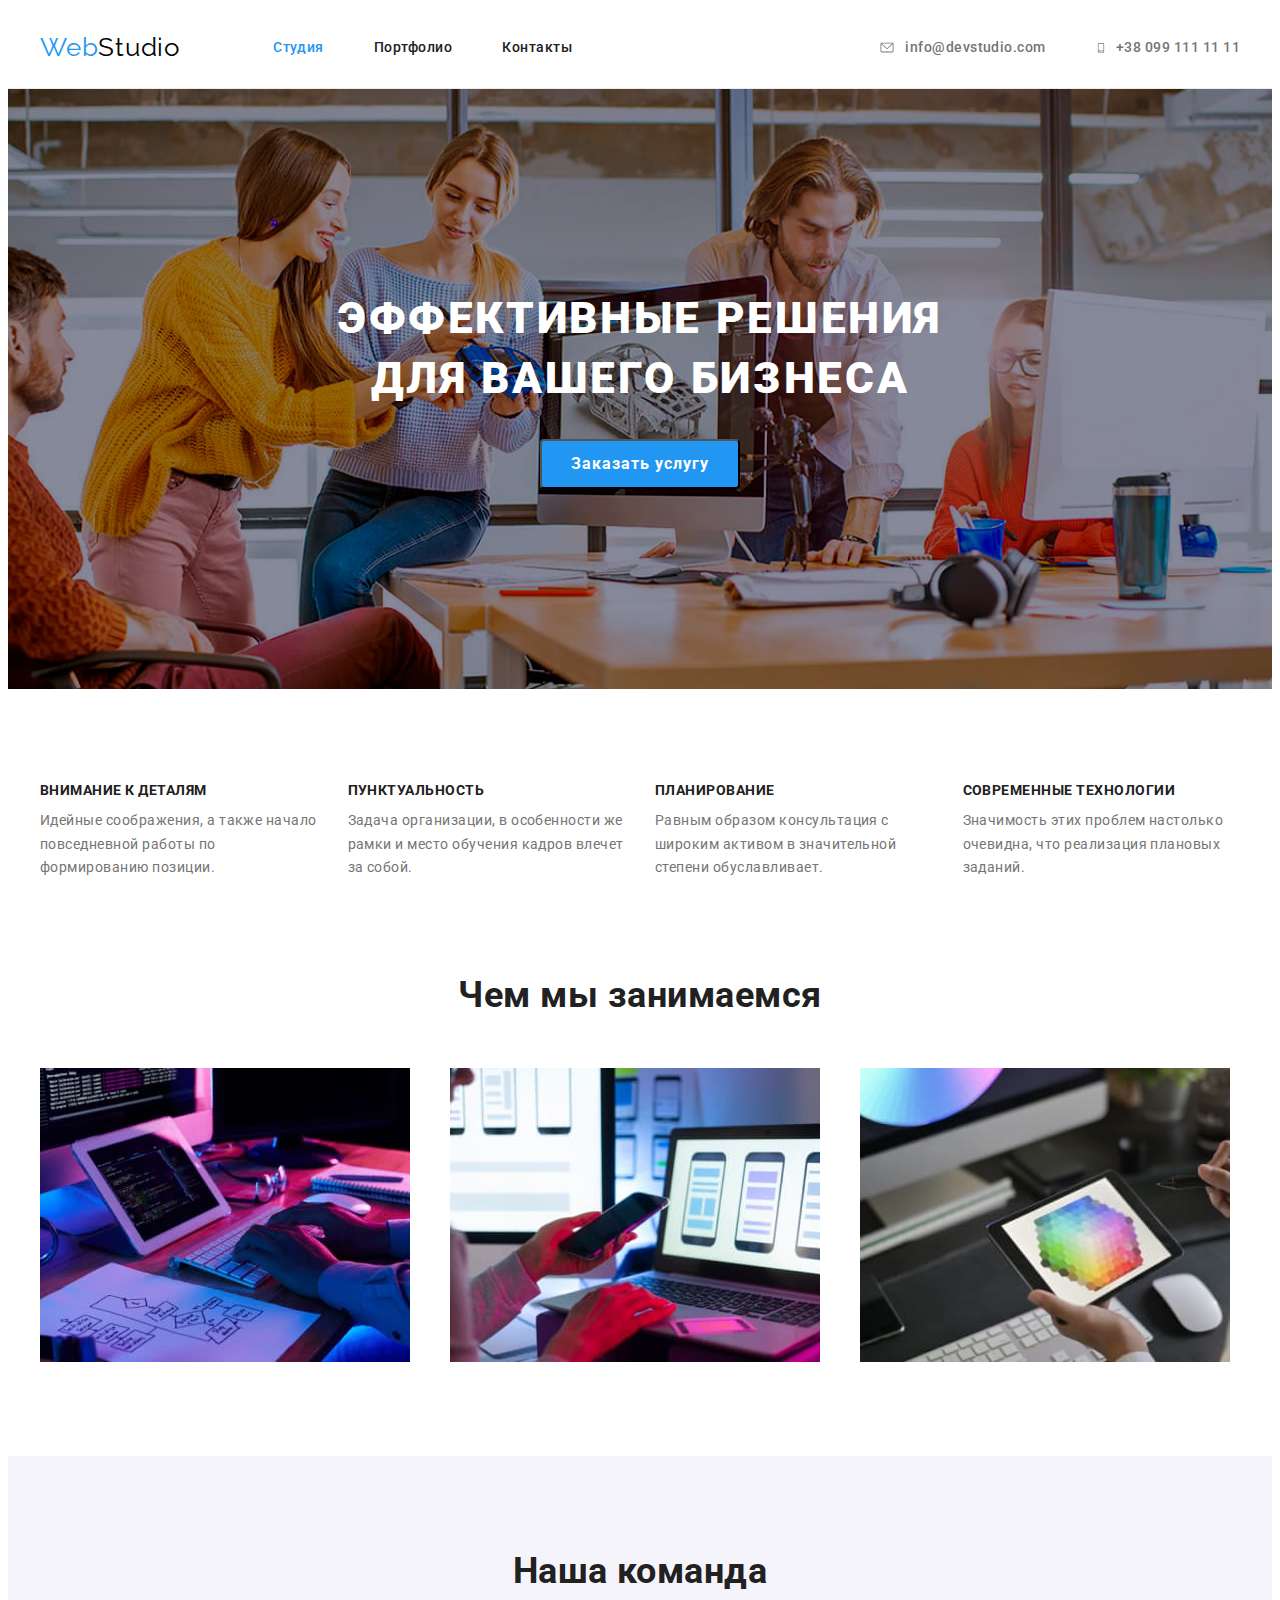
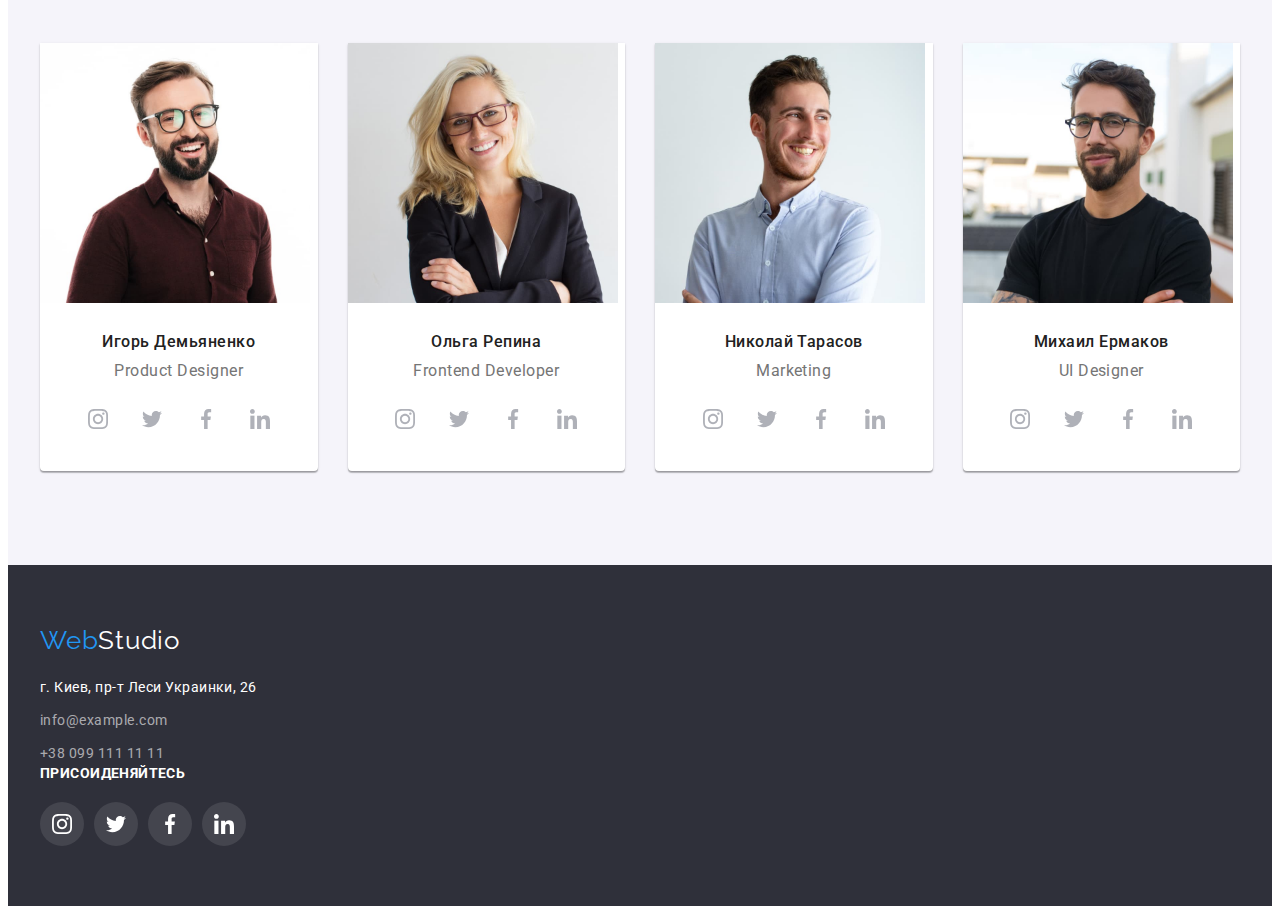
==== index.html @ 1bb5c25a "Добавляет иконки и разметку" ====
<!DOCTYPE html>
<html lang="ru">
<head>
    <meta charset="UTF-8">
    <meta http-equiv="X-UA-Compatible" content="IE=edge">
    <meta name="viewport" content="width=device-width, initial-scale=1.0">
    <title>Document</title>
    <link rel="preconnect" href="https://fonts.googleapis.com">
    <link rel="preconnect" href="https://fonts.gstatic.com" crossorigin>
    <link href="https://fonts.googleapis.com/css2?family=Raleway:wght@700&family=Roboto:wght@400;500;700;900&display=swap"
        rel="stylesheet">
        <link rel="stylesheet" href="https://cdnjs.cloudflare.com/ajax/libs/modern-normalize/1.1.0/modern-normalize.min.css"
            integrity="sha512-wpPYUAdjBVSE4KJnH1VR1HeZfpl1ub8YT/NKx4PuQ5NmX2tKuGu6U/JRp5y+Y8XG2tV+wKQpNHVUX03MfMFn9Q=="
            crossorigin="anonymous" referrerpolicy="no-referrer" />
    <link rel="stylesheet" href="./css/styles.css">
</head>

<body>
    <!-- Шапка -->
    <header class="header">
        <div class="container header-container">
            <nav class="header-nav">
                <a class="logo link" href="">Web<span class="logo-second">Studio</span> </a>
            
                <ul class="header-list list">
                    <li class="header-item"><a class="header-link link current" href="">Студия</a></li>
                    <li class="header-item"><a class="header-link link" href="./portfolio.html">Портфолио</a></li>
                    <li class="header-item"><a class="header-link link" href="">Контакты</a></li>
                </ul>
            </nav>
            <div class="header-contacts">
                <ul class="header-list list">
                    <li class="contacts list"><a class="contacts-link link" href="mailto:info@example.com"> 
                        <svg class="contacts-icon" width="16" height="13">
                        <use href="./images/sprite.svg#icon-envelope"> </use>
                    </svg> info@devstudio.com</a></li>
                    <li class="contacts list"><a class="contacts-link link" href="tel:+380991111111">
                        <svg class="contacts-icon" width="10" height="16">
                            <use href="./images/sprite.svg#icon-smartphone"></use>
                        </svg> +38 099 111 11 11</a></li>
                </ul>
            </div>
        </div>

    </header>

    <main>
        <!-- Герой -->
        <section class="section hero-section">
           <div class="container hero-container">
                <h1 class="hero-title">Эффективные решения для вашего бизнеса</h1>
                <button class="hero-btn btn" type="button">Заказать услугу</button>
        </div>
            </section>
 

        <!-- Описание преимуществ компании -->
        <section class="section benefits-section">
            <h2 class="primary-title visually-hidden">Преимущества компании</h2>
            
            <div class="container benefits-container">
                <ul class="benefits-list list">
                    <li class="benefits-item">
                        <h3 class="benefits-title">Внимание к деталям</h3>
                        <p class="benefits-text">
                            Идейные соображения, а также начало повседневной работы по формированию позиции.
                        </p>
                    </li>
                
                    <li class="benefits-item">

                        <h3 class="benefits-title">Пунктуальность</h3>
                        <p class="benefits-text">
                            Задача организации, в особенности же рамки и место обучения кадров влечет за собой.
                        </p>
                    </li>
                
                    <li class="benefits-item">
                        <h3 class="benefits-title">Планирование</h3>
                        <p class="benefits-text">
                            Равным образом консультация с широким активом в значительной степени обуславливает.
                        </p>
                    </li>
                
                    <li class="benefits-item">
                        <h3 class="benefits-title">Современные технологии</h3>
                        <p class="benefits-text">
                            Значимость этих проблем настолько очевидна, что реализация плановых заданий.
                        </p>
                    </li>
                </ul>
            </div>
        </section>

        <!-- Описание направления работы -->

        <section class="section">
           <div class="container work-container">
                <h2 class="primary-title">Чем мы занимаемся</h2>
                <ul class="work-list list">
                    <li class="work-item"> <img src="./images/box1.jpg" alt="Рабочее место" width="370"></li>
                    <li class="work-item"><img src="./images/box2.jpg" alt="Компьютер и телефон" width="370"></li>
                    <li class="work-item"><img src="./images/box3.jpg" alt="Планшет" width="370"></li>
                </ul>
           </div>
        </section>

        <!-- Команда -->
        <section class="section team-bgc">
            
            <div class="container team-container"> 
                <h2 class="primary-title">Наша команда</h2>
                <ul class="team-list list">
                    <li class="team-item"><img src="./images/IgorDemianenko.jpg" alt="Игорь Демьяненко" width="270">
                        <div class="team-content">
                            <h3 class="team-title">Игорь Демьяненко</h3>
                            <p class="team-text" lang="en">Product Designer</p>
                            <ul class="social-list list">
                                <li class="social-item"> <a href="" class="social-link link">
                                    <svg class="social-icon" width="20" height="20">
                                    <use href="./images/sprite.svg#icon-instagram-2"></use>
                                </svg>
                            </a>
                        </li>
                            <li class="social-item"> <a href="" class="social-link link">
                                    <svg class="social-icon" width="20" height="20">
                                        <use href="./images/sprite.svg#icon-twitter-1"></use>
                                    </svg>
                                </a>
                            </li>
                            <li class="social-item"> <a href="" class="social-link link">
                                    <svg class="social-icon" width="20" height="20">
                                        <use href="./images/sprite.svg#icon-facebook-1"></use>
                                    </svg>
                                </a>
                            </li>
                            <li class="social-item"> <a href="" class="social-link link">
                                    <svg class="social-icon" width="20" height="20">
                                        <use href="./images/sprite.svg#icon-linkedin-1"></use>
                                    </svg>
                                </a>
                            </li>
                        </div>
                    </li>
                
                    <li class="team-item"><img src="./images/OlgaRepina.jpg" alt="Ольга Репина" width="270">
                    <div class="team-content">
                        <h3 class="team-title">Ольга Репина</h3>
                        <p class="team-text" lang="en">Frontend Developer</p>
                        <ul class="social-list list">
                            <li class="social-item"> <a href="" class="social-link link">
                                    <svg class="social-icon" width="20" height="20">
                                        <use href="./images/sprite.svg#icon-instagram-2"></use>
                                    </svg>
                                </a>
                            </li>
                            <li class="social-item"> <a href="" class="social-link link">
                                    <svg class="social-icon" width="20" height="20">
                                        <use href="./images/sprite.svg#icon-twitter-1"></use>
                                    </svg>
                                </a>
                            </li>
                            <li class="social-item"> <a href="" class="social-link link">
                                    <svg class="social-icon" width="20" height="20">
                                        <use href="./images/sprite.svg#icon-facebook-1"></use>
                                    </svg>
                                </a>
                            </li>
                            <li class="social-item"> <a href="" class="social-link link">
                                    <svg class="social-icon" width="20" height="20">
                                        <use href="./images/sprite.svg#icon-linkedin-1"></use>
                                    </svg>
                                </a>
                            </li>
                    </div>
                    </li>
                
                    <li class="team-item"><img src="./images/NikTarasov.jpg" alt="Николай Тарасов" width="270">
                        <div class="team-content">
                        <h3 class="team-title">Николай Тарасов</h3>
                        <p class="team-text" lang="en">Marketing</p>
                    <ul class="social-list list">
                        <li class="social-item"> <a href="" class="social-link link">
                                <svg class="social-icon" width="20" height="20">
                                    <use href="./images/sprite.svg#icon-instagram-2"></use>
                                </svg>
                            </a>
                        </li>
                        <li class="social-item"> <a href="" class="social-link link">
                                <svg class="social-icon" width="20" height="20">
                                    <use href="./images/sprite.svg#icon-twitter-1"></use>
                                </svg>
                            </a>
                        </li>
                        <li class="social-item"> <a href="" class="social-link link">
                                <svg class="social-icon" width="20" height="20">
                                    <use href="./images/sprite.svg#icon-facebook-1"></use>
                                </svg>
                            </a>
                        </li>
                        <li class="social-item"> <a href="" class="social-link link">
                                <svg class="social-icon" width="20" height="20">
                                    <use href="./images/sprite.svg#icon-linkedin-1"></use>
                                </svg>
                            </a>
                        </li>
                    </div>
                    </li>
                
                    <li class="team-item"><img src="./images/MichaelErmakov.jpg" alt="Михаил Ермаков" width="270">
                    <div class="team-content">
                        <h3 class="team-title">Михаил Ермаков</h3>
                        <p class="team-text" lang="en">UI Designer</p>
                    <ul class="social-list list">
                        <li class="social-item"> <a href="" class="social-link link">
                                <svg class="social-icon" width="20" height="20">
                                    <use href="./images/sprite.svg#icon-instagram-2"></use>
                                </svg>
                            </a>
                        </li>
                        <li class="social-item"> <a href="" class="social-link link">
                                <svg class="social-icon" width="20" height="20">
                                    <use href="./images/sprite.svg#icon-twitter-1"></use>
                                </svg>
                            </a>
                        </li>
                        <li class="social-item"> <a href="" class="social-link link">
                                <svg class="social-icon" width="20" height="20">
                                    <use href="./images/sprite.svg#icon-facebook-1"></use>
                                </svg>
                            </a>
                        </li>
                        <li class="social-item"> <a href="" class="social-link link">
                                <svg class="social-icon" width="20" height="20">
                                    <use href="./images/sprite.svg#icon-linkedin-1"></use>
                                </svg>
                            </a>
                        </li>
                    </div>
                    </li>
                </ul>
            </div>

        </section>
    </main>

    <!-- футер -->
    <footer class="footer">
        <div class="footer-container container">
    <a class="logo link" href="./index.html">Web<span class="footer-logo">Studio</span> </a>
        <address class="address"> 
        <ul class="footer-list list">
            <li class="footer-item"><a class="footer-address link" href="">г. Киев, пр-т Леси Украинки, 26</a></li>
            <li class="footer-item"><a class="footer-contacts link" href="mailto:info@example.com">info@example.com</a></li>
            <li class="footer-item"><a class="footer-contacts link" href="tel:+380991111111">+38 099 111 11 11</a></li>
        </ul>
        
        </address>
        <div class="footer-right">
            <h2 class="footer-right-title">Присоиденяйтесь</h2>
            <ul class="footer-social list">
                <li class="footer-social-item"> <a href="" class="footer-social-link link">
                        <svg class="footer-social-icon" width="20" height="20">
                            <use href="./images/sprite.svg#icon-instagram-2"></use>
                        </svg>
                    </a>
                </li>
                <li class="footer-social-item"> <a href="" class="footer-social-link link">
                        <svg class="footer-social-icon" width="20" height="20">
                            <use href="./images/sprite.svg#icon-twitter-1"></use>
                        </svg>
                    </a>
                </li>
                <li class="footer-social-item"> <a href="" class="footer-social-link link">
                        <svg class="footer-social-icon" width="20" height="20">
                            <use href="./images/sprite.svg#icon-facebook-1"></use>
                        </svg>
                    </a>
                </li>
                <li class="footer-social-item"> <a href="" class="footer-social-link link">
                        <svg class="footer-social-icon" width="20" height="20">
                            <use href="./images/sprite.svg#icon-linkedin-1"></use>
                        </svg>
                    </a>
                </li>
        </div>
</div>
    </footer>
    
</body>
</html>
---- css/styles.css ----
:root {
  --primary-title-color: #212121;
  --primary-text-color: #757575;
  --secondary-text-colof: #ffffff;
  --primary-backgroud-color: #ffffff;
  --secondary-background-color: #f5f4fa;
  --third-background-color: #2f303a;
  --accent-color: #2196f3;
}

h1,
h2,
h3,
h4,
h5,
h6,
p {
  margin: 0;
}

ul {
  margin: 0;
  padding-left: 0;
}

img {
  display: block;
  max-width: 100%;
  height: auto;
}

body {
  font-family: Roboto, sans-serif;
  letter-spacing: 0.03em;

  background-color: var(--primary-backgroud-color);
  color: var(--primary-title-color);
}

.header {
  border-bottom: 1px solid rgba(236, 236, 236, 1);
}

.primary-title {
  font-weight: 700;
  font-size: 36px;
  line-height: 1.2;
  text-align: center;
}

.list {
  padding: 0;
  margin: 0;
  list-style: none;
}

.link {
  text-decoration: none;
}

.btn {
  cursor: pointer;
  text-decoration: none;
  font-family: inherit;
  border-radius: 4px;
}

img {
  display: block;
  max-width: 100%;
}

.visually-hidden {
  position: absolute;
  width: 1px;
  height: 1px;
  margin: -1px;
  padding: 0;
  overflow: hidden;
  border: 0;
  clip: rect(0 0 0 0);
}

.container {
  width: 1200px;
  margin: 0 auto;
  padding-left: 15px;
  padding-right: 15px;
}

.section {
  padding-top: 94px;
  padding-bottom: 94px;
}

/* -----HEADER------ */

.header-container {
  display: flex;
  align-items: center;
}

.logo {
  font-family: Raleway, sans-serif;
  font-size: 26px;
  line-height: 1.2;
  letter-spacing: 0.03em;
  color: var(--accent-color);
}
.logo:hover,
.logo:focus {
  color: var(--accent-color);
}

.logo-second {
  color: #000000;
}
.logo-second:hover,
.logo-second:focus {
  color: var(--accent-color);
}

.header-nav {
  display: flex;
  align-items: center;
}

.header-list {
  display: flex;
  align-items: center;
  margin-left: 93px;
  padding-left: 0px;
}

.header-list .link {
  display: flex;
  align-items: center;
  padding-top: 32px;
  padding-bottom: 32px;
}

.header-item:not(:last-child) {
  margin-right: 50px;
}

.header-link {
  font-weight: 500;
  font-size: 14px;
  line-height: 1.14;
  color: var(--primary-title-color);
}

.header-list .current {
  color: var(--accent-color);
}

.header-link:hover,
.header-link:focus {
  color: var(--accent-color);
}

.header-contacts {
  margin-left: auto;
}

.contacts:not(:last-child) {
  margin-right: 50px;
}

.contacts-link {
  font-weight: 500;
  font-size: 14px;
  line-height: 1.14;
  color: var(--primary-text-color);
}
.contacts-link:hover,
.contacts-link:focus {
  color: var(--accent-color);
}

.contacts-icon {
  fill: currentColor;
  margin-right: 10px;
}

/* ----Hero-----*/

.hero-section {
  display: flex;

  background-color: #2f303a;
  padding: 200px 0;
  background-image: url(../images/Img.png);
  background-repeat: no-repeat;
  background-position: center;
  background-size: cover;
}

/* .hero-container {
  flex-grow: 1;
  max-width: 1600px;

  background-repeat: no-repeat;
  background-position: center;
  background-size: cover;
} */

.hero-title {
  margin: 0 auto;
  max-width: 695px;
  margin-bottom: 30px;
  font-weight: 900;
  font-size: 44px;
  line-height: 1.36;
  letter-spacing: 0.06em;
  text-transform: uppercase;
  text-align: center;

  color: var(--secondary-text-colof);
}

.hero-btn {
  display: block;
  margin: 0 auto;
  width: 200px;
  height: 50px;
  font-weight: 700;
  font-size: 16px;
  line-height: 1.87;
  letter-spacing: 0.06em;

  color: var(--secondary-text-colof);
  background-color: var(--accent-color);
}

/* -------Benefits---------- */

.benefits-section {
  padding-bottom: 0;
}

.benefits-container {
  display: flex;
  flex-wrap: wrap;
}

.benefits-list {
  display: flex;
  align-items: center;
  margin-left: -30px;
}

.benefits-item {
  flex-basis: calc(100% / 4 - 30px);
  margin-left: 30px;
}

.benefits-title {
  font-weight: 700;
  font-size: 14px;
  line-height: 1.14;
  text-transform: uppercase;
}

.benefits-text {
  margin-top: 10px;
  font-weight: 400;
  font-size: 14px;
  line-height: 1.71;
  color: var(--primary-text-color);
}

/* -----Work------- */

.work-list {
  display: flex;
  margin-top: 50px;
  margin-left: -30px;
}

.work-item {
  flex-basis: calc(100% / 3 - 30px);
  margin-left: 30px;
}

/* ------Team------- */

.team-bgc {
  background-color: var(--secondary-background-color);
}

.team-list {
  display: flex;
  flex-wrap: wrap;
  margin-top: 50px;
  margin-left: -30px;
}

.team-item {
  flex-basis: calc(100% / 4 - 30px);
  margin-left: 30px;

  background: var(--primary-backgroud-color);

  box-shadow: 0px 1px 3px rgba(0, 0, 0, 0.12), 0px 1px 1px rgba(0, 0, 0, 0.14),
    0px 2px 1px rgba(0, 0, 0, 0.2);
  border-radius: 0px 0px 4px 4px;
}

.team-content {
  padding: 30px;
}

.team-title {
  font-weight: 500;
  font-size: 16px;
  line-height: 1.18;
  text-align: center;

  color: var(--primary-title-color);
}

.team-text {
  margin-top: 10px;
  font-size: 16px;
  line-height: 1.18;
  text-align: center;

  color: var(--primary-text-color);
}

.social-list {
  display: flex;
  justify-content: center;
  margin-top: 16px;
}

.social-item {
  width: 44px;
  height: 44px;
}

.social-item + .social-item {
  margin-left: 10px;
}

.social-link {
  display: flex;
  align-items: center;
  justify-content: center;
  width: 100%;
  height: 100%;
}

.social-link:hover,
.social-link:focus {
  background-color: var(--accent-color);
  border-radius: 50%;
}

.social-link:hover .social-icon,
.social-link:focus .social-icon {
  fill: #ffffff;
}

.social-icon {
  fill: rgba(175, 177, 184, 1);
}

/* ------Footer------- */

.footer {
  padding: 60px 0px 60px;

  background-color: var(--third-background-color);
}

.footer-container {
}

.footer-logo {
  color: var(--secondary-text-colof);
}
.footer-logo:hover,
.footer-logo:focus {
  color: var(--accent-color);
}

.address {
  font-style: normal;
}

.footer-list {
  margin-top: 20px;
}

.footer-item:nth-child(n + 2) {
  margin-top: 9px;
}

.footer-address {
  font-size: 14px;
  line-height: 1.71;

  color: var(--secondary-text-colof);
}

.footer-contacts {
  font-size: 14px;
  line-height: 1.71;

  color: rgba(255, 255, 255, 0.6);
}

.footer-address:hover,
.footer-address:focus {
  color: var(--accent-color);
}

.footer-contacts:hover,
.footer-contacts:focus {
  color: var(--accent-color);
}

.footer-right {
  width: 206px;
  height: 80px;
}

.footer-right-title {
  font-weight: 700;
  font-size: 14px;
  line-height: 1.14;
  letter-spacing: 0.03em;
  text-transform: uppercase;
  color: #ffffff;
}

.footer-social {
  display: flex;
  justify-content: center;
  margin-top: 20px;
}

.footer-social-link {
  width: 100%;
  height: 100%;
  display: flex;
  justify-content: center;
  align-items: center;
  border-radius: 50%;
  background-color: rgba(255, 255, 255, 0.1);
}

.footer-social-link:hover,
.footer-social-link:focus {
  background-color: var(--accent-color);
}

.footer-social-item {
  width: 44px;
  height: 44px;
}

.footer-social-item + .footer-social-item {
  margin-left: 10px;
}

.footer-social-icon {
  fill: #ffffff;
}

/* --------Portfolio-------- */

.menu-section {
  padding-top: 94px;
  padding-bottom: 94px;
}

.menu-list {
  display: flex;
  justify-content: center;
  margin-bottom: 50px;
  margin-left: -8px;
}

.menu-item {
  margin-left: 8px;
}

.menu-btn {
  padding: 6px 22px;
  font-weight: 500;
  border: none;
  font-size: 16px;
  line-height: 1.6;
  text-align: center;
  color: var(--primary-title-color);
  background-color: var(--secondary-background-color);
}

.menu-btn:hover,
.menu-btn:focus {
  color: var(--secondary-text-colof);
  background-color: var(--accent-color);
  box-shadow: 0px 3px 1px rgba(0, 0, 0, 0.1), 0px 1px 2px rgba(0, 0, 0, 0.08),
    0px 2px 2px rgba(0, 0, 0, 0.12);
}

.portfolio-list {
  display: flex;
  flex-wrap: wrap;
  margin-left: -30px;
  margin-top: -30px;
}

.portfolio-item {
  flex-basis: calc(100% / 3 - 30px);
  margin-left: 30px;
  margin-top: 30px;
}

.portfolio-item:hover,
.portfolio-item:focus {
  box-shadow: 0px 1px 1px rgba(0, 0, 0, 0.12), 0px 4px 4px rgba(0, 0, 0, 0.06),
    1px 4px 6px rgba(0, 0, 0, 0.16);
}

.container-text {
  padding: 20px 24px;
  border: 1px solid #eeeeee;
  border-top: none;
}

.portfolio-title {
  font-weight: 700;
  font-size: 18px;
  line-height: 2;
  letter-spacing: 0.06em;
  color: var(--primary-title-color);
}

.portfolio-text {
  margin-top: 4px;
  font-size: 16px;
  line-height: 1.87;
  color: var(--primary-text-color);
}
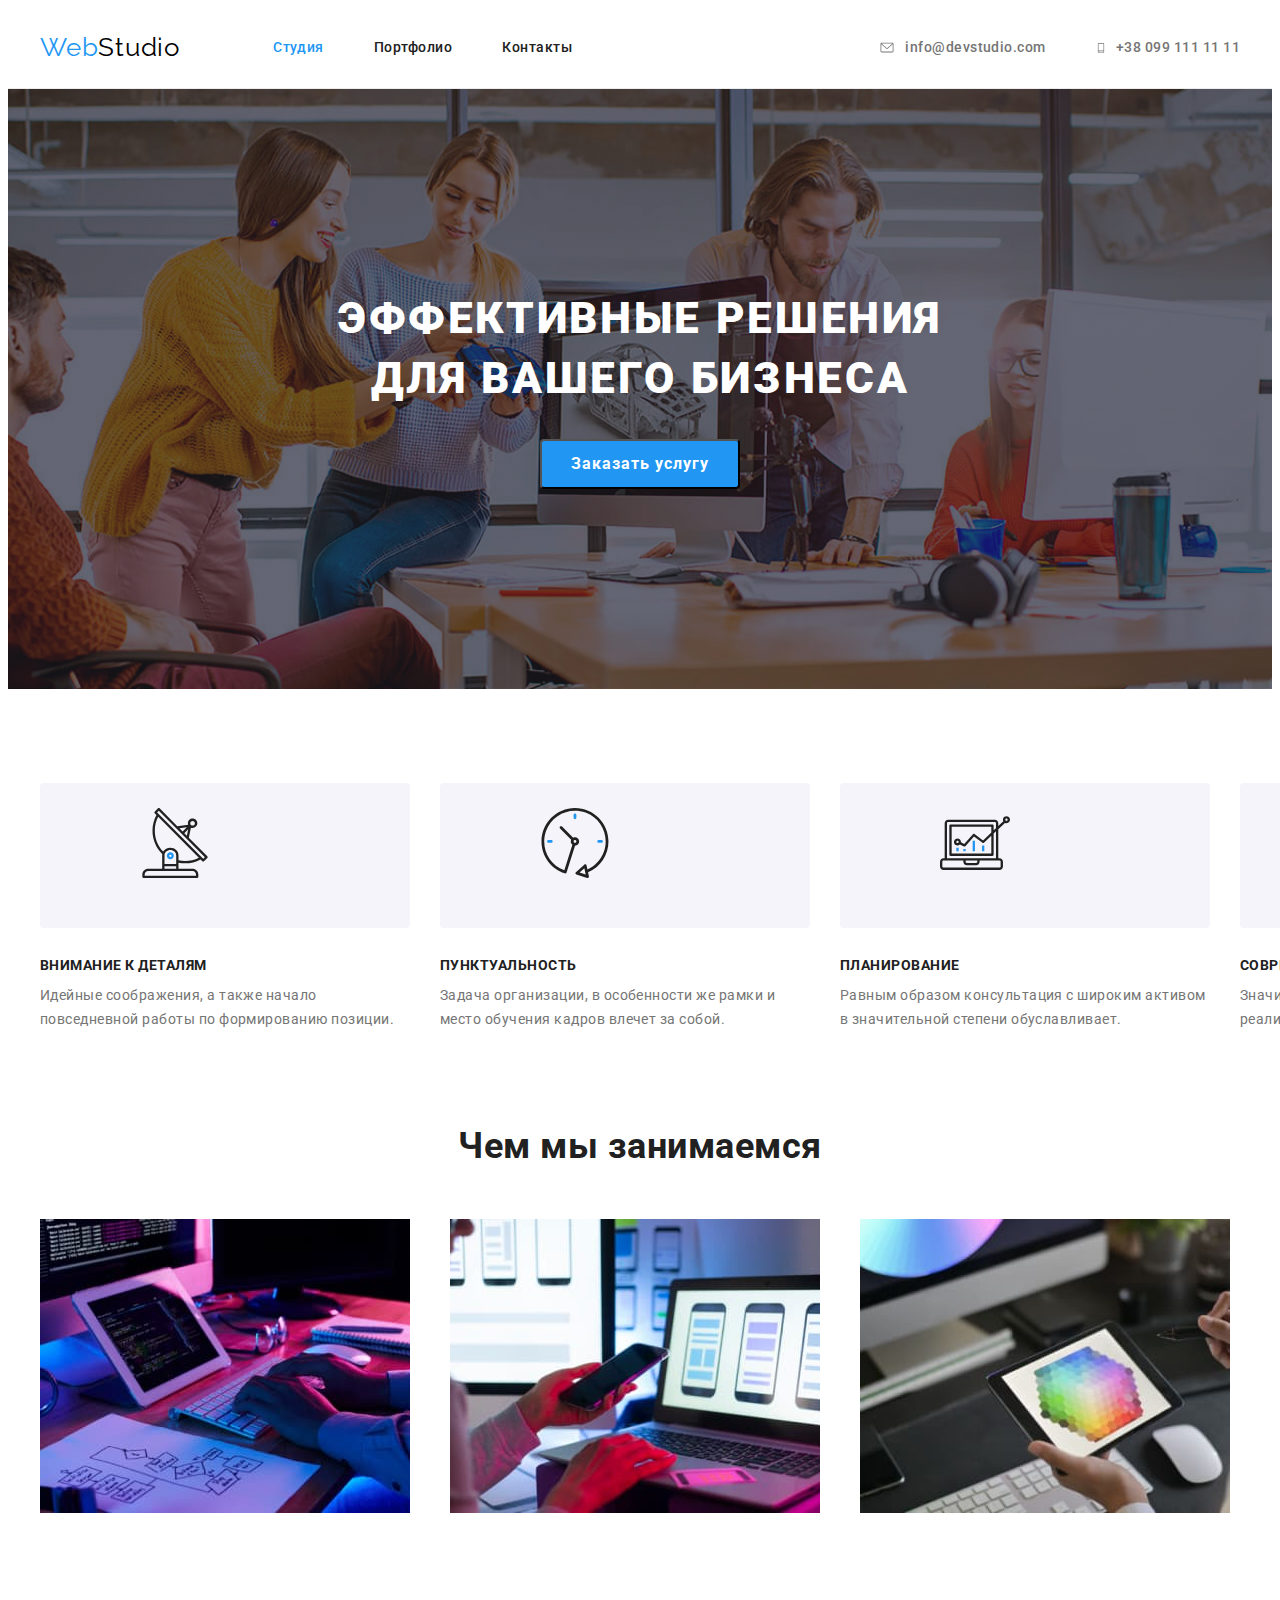
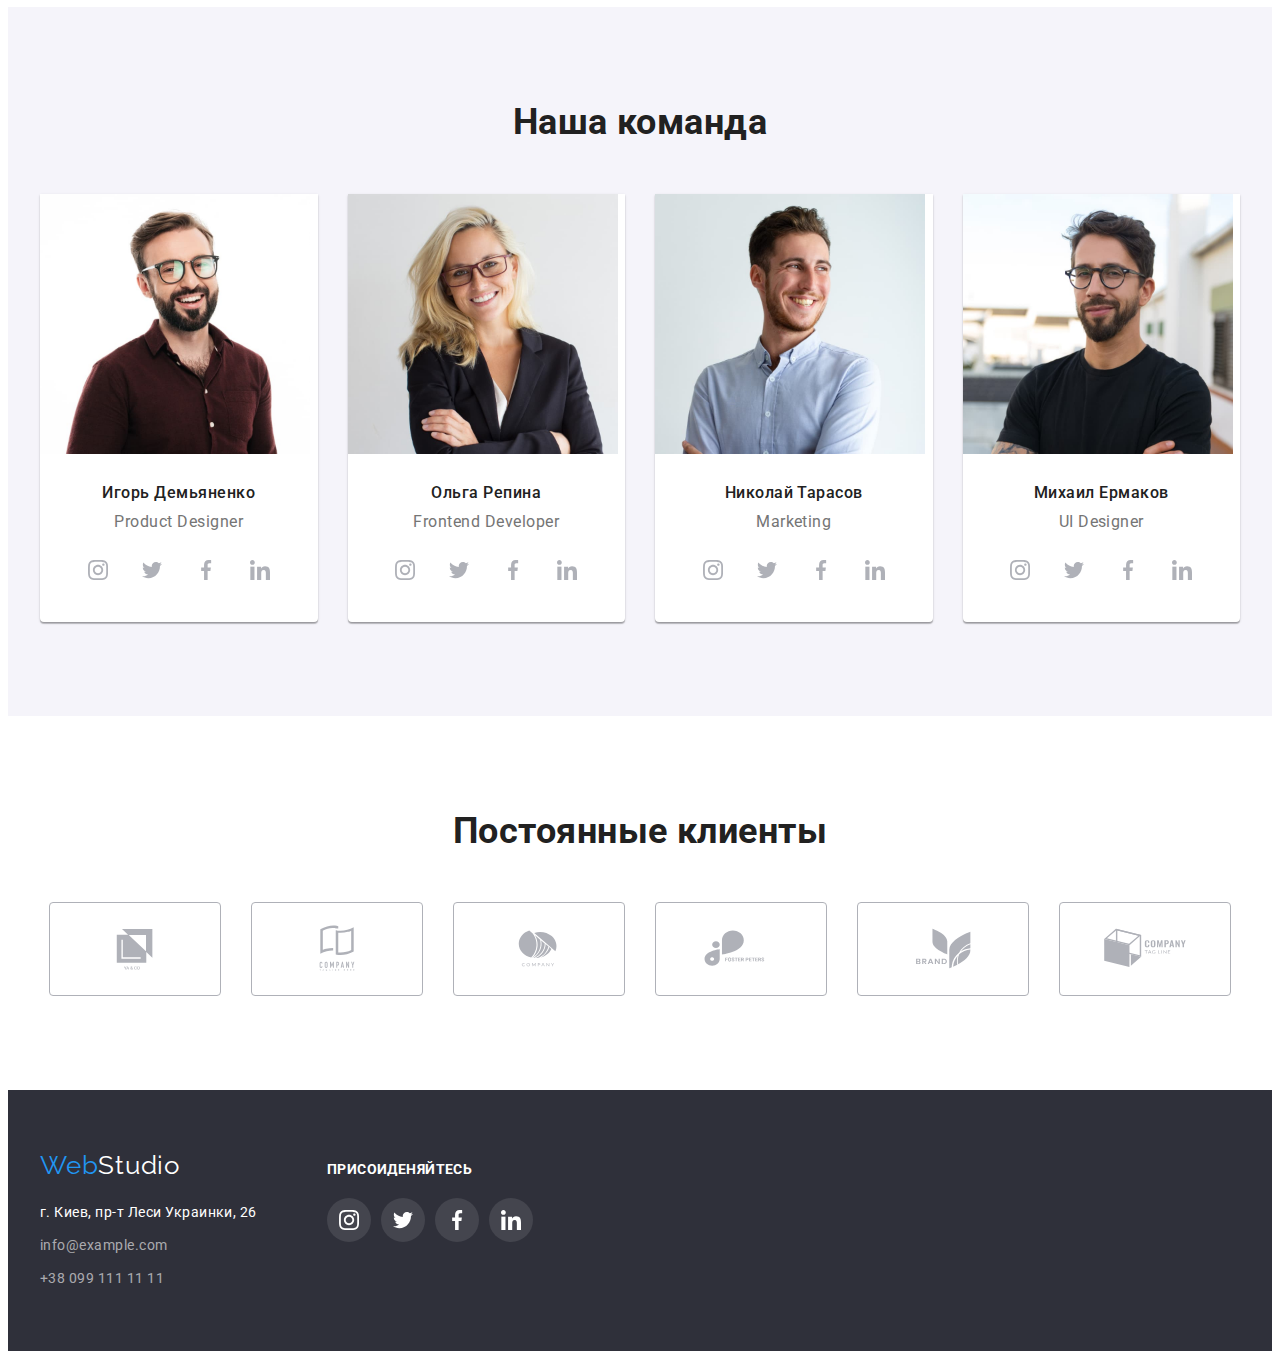
==== commit 7824f545: "Редактирует разметку" ====
--- a/index.html
+++ b/index.html
@@ -61,6 +61,9 @@
             <div class="container benefits-container">
                 <ul class="benefits-list list">
                     <li class="benefits-item">
+                        <div class="benefits-logo"> <svg class="benefits-icon" >
+                            <use href="./images/sprite.svg#icon-antenna-1" width="70" height="70"></use>
+                        </svg> </div>
                         <h3 class="benefits-title">Внимание к деталям</h3>
                         <p class="benefits-text">
                             Идейные соображения, а также начало повседневной работы по формированию позиции.
@@ -68,7 +71,9 @@
                     </li>
                 
                     <li class="benefits-item">
-
+<div class="benefits-logo"> <svg class="benefits-icon">
+        <use href="./images/sprite.svg#icon-clock-1" width="70" height="70"></use>
+    </svg> </div>
                         <h3 class="benefits-title">Пунктуальность</h3>
                         <p class="benefits-text">
                             Задача организации, в особенности же рамки и место обучения кадров влечет за собой.
@@ -76,6 +81,9 @@
                     </li>
                 
                     <li class="benefits-item">
+                        <div class="benefits-logo"> <svg class="benefits-icon">
+                                <use href="./images/sprite.svg#icon-diagram-1" width="70" height="70"></use>
+                            </svg> </div>
                         <h3 class="benefits-title">Планирование</h3>
                         <p class="benefits-text">
                             Равным образом консультация с широким активом в значительной степени обуславливает.
@@ -83,6 +91,9 @@
                     </li>
                 
                     <li class="benefits-item">
+                        <div class="benefits-logo"> <svg class="benefits-icon">
+                                <use href="./images/sprite.svg#icon-astronaut-1" width="70" height="70"></use>
+                            </svg> </div>
                         <h3 class="benefits-title">Современные технологии</h3>
                         <p class="benefits-text">
                             Значимость этих проблем настолько очевидна, что реализация плановых заданий.
@@ -116,30 +127,35 @@
                             <h3 class="team-title">Игорь Демьяненко</h3>
                             <p class="team-text" lang="en">Product Designer</p>
                             <ul class="social-list list">
-                                <li class="social-item"> <a href="" class="social-link link">
+                                <li class="social-item"> 
+                                    <a href="" class="social-link link">
                                     <svg class="social-icon" width="20" height="20">
                                     <use href="./images/sprite.svg#icon-instagram-2"></use>
                                 </svg>
                             </a>
-                        </li>
-                            <li class="social-item"> <a href="" class="social-link link">
+                            </li>
+                            <li class="social-item"> 
+                                <a href="" class="social-link link">
                                     <svg class="social-icon" width="20" height="20">
                                         <use href="./images/sprite.svg#icon-twitter-1"></use>
                                     </svg>
                                 </a>
                             </li>
-                            <li class="social-item"> <a href="" class="social-link link">
+                            <li class="social-item"> 
+                                <a href="" class="social-link link">
                                     <svg class="social-icon" width="20" height="20">
                                         <use href="./images/sprite.svg#icon-facebook-1"></use>
                                     </svg>
                                 </a>
                             </li>
-                            <li class="social-item"> <a href="" class="social-link link">
+                            <li class="social-item"> 
+                                <a href="" class="social-link link">
                                     <svg class="social-icon" width="20" height="20">
                                         <use href="./images/sprite.svg#icon-linkedin-1"></use>
                                     </svg>
                                 </a>
                             </li>
+                            </ul>
                         </div>
                     </li>
                 
@@ -172,6 +188,7 @@
                                     </svg>
                                 </a>
                             </li>
+                            </ul>
                     </div>
                     </li>
                 
@@ -204,6 +221,7 @@
                                 </svg>
                             </a>
                         </li>
+                        </ul>
                     </div>
                     </li>
                 
@@ -236,26 +254,84 @@
                                 </svg>
                             </a>
                         </li>
+                        </ul>
                     </div>
                     </li>
                 </ul>
             </div>
 
+        </section>
+
+        <!-- Компании -->
+
+        <section class="section">
+            <h2 class="clients-title">Постоянные клиенты</h2>
+            <ul class="clients-list list">
+               
+                <li class="clients-item">
+                    <a href="">
+                    <svg class="clients-icon" width="106" height="60">
+                        <use href="./images/sprite.svg#icon-Logo" ></use>
+                    </svg>
+                    </a>
+                </li>
+                
+                <li class="clients-item">
+                    <a href="">
+                    <svg class="clients-icon" width="106" height="60">
+                        <use href="./images/sprite.svg#icon-Logo-1" ></use>
+                    </svg>
+                    </a>
+                </li>
+                
+                <li class="clients-item">
+                    <a href="">
+                    <svg class="clients-icon" width="106" height="60">
+                        <use href="./images/sprite.svg#icon-Logo-2" ></use>
+                    </svg>
+                    </a>
+                </li>
+                
+                <li class="clients-item">
+                    <a href="">
+                    <svg class="clients-icon" width="106" height="60">
+                        <use href="./images/sprite.svg#icon-Logo-3" ></use>
+                    </svg>
+                    </a>
+                </li>
+                
+                <li class="clients-item">
+                    <a href="">
+                    <svg class="clients-icon" width="106" height="60">
+                        <use href="./images/sprite.svg#icon-Logo-4" ></use>
+                    </svg>
+                    </a>
+                </li>
+                
+                <li class="clients-item">
+                    <a href="">
+                    <svg class="clients-icon" width="106" height="60">
+                        <use href="./images/sprite.svg#icon-Logo-5" ></use>
+                    </svg>
+                    </a>
+                </li>
+            </ul>
         </section>
     </main>
 
     <!-- футер -->
     <footer class="footer">
         <div class="footer-container container">
-    <a class="logo link" href="./index.html">Web<span class="footer-logo">Studio</span> </a>
+    <div>
+            <a class="logo link" href="./index.html">Web<span class="footer-logo">Studio</span> </a>
         <address class="address"> 
         <ul class="footer-list list">
             <li class="footer-item"><a class="footer-address link" href="">г. Киев, пр-т Леси Украинки, 26</a></li>
             <li class="footer-item"><a class="footer-contacts link" href="mailto:info@example.com">info@example.com</a></li>
             <li class="footer-item"><a class="footer-contacts link" href="tel:+380991111111">+38 099 111 11 11</a></li>
         </ul>
-        
         </address>
+        </div>
         <div class="footer-right">
             <h2 class="footer-right-title">Присоиденяйтесь</h2>
             <ul class="footer-social list">
@@ -283,6 +359,7 @@
                         </svg>
                     </a>
                 </li>
+                </ul>
         </div>
 </div>
     </footer>
--- a/css/styles.css
+++ b/css/styles.css
@@ -186,24 +186,20 @@
 /* ----Hero-----*/
 
 .hero-section {
-  display: flex;
-
   background-color: #2f303a;
   padding: 200px 0;
-  background-image: url(../images/Img.png);
+  background-image: linear-gradient(
+      rgba(47, 48, 58, 0.4),
+      rgba(47, 48, 58, 0.4)
+    ),
+    url(../images/Img.png);
   background-repeat: no-repeat;
   background-position: center;
   background-size: cover;
-}
-
-/* .hero-container {
-  flex-grow: 1;
   max-width: 1600px;
-
-  background-repeat: no-repeat;
-  background-position: center;
-  background-size: cover;
-} */
+  margin-left: auto;
+  margin-right: auto;
+}
 
 .hero-title {
   margin: 0 auto;
@@ -255,6 +251,17 @@
   margin-left: 30px;
 }
 
+.benefits-icon {
+  padding-left: 100px;
+  padding-top: 25px;
+  margin-bottom: 30px;
+  display: block;
+  width: 270px;
+  height: 120px;
+  border-radius: 4px;
+  background-color: var(--secondary-background-color);
+}
+
 .benefits-title {
   font-weight: 700;
   font-size: 14px;
@@ -367,6 +374,43 @@
   fill: rgba(175, 177, 184, 1);
 }
 
+/* -------Clients----- */
+
+.clients-title {
+  font-weight: bold;
+  font-size: 36px;
+  line-height: calc(42 / 36);
+  text-align: center;
+}
+
+.clients-list {
+  display: flex;
+  justify-content: center;
+  align-items: center;
+  margin-top: 50px;
+}
+
+.clients-item {
+  width: 170px;
+  height: 92px;
+  border: 1px solid rgba(175, 177, 184, 1);
+  border-radius: 4px;
+}
+
+.clients-item + .clients-item {
+  margin-left: 30px;
+}
+
+.clients-icon {
+  width: 100%;
+  height: 100%;
+  fill: #afb1b8;
+}
+
+.clients-icon:hover {
+  fill: var(--accent-color);
+}
+
 /* ------Footer------- */
 
 .footer {
@@ -376,6 +420,7 @@
 }
 
 .footer-container {
+  display: flex;
 }
 
 .footer-logo {
@@ -425,6 +470,8 @@
 .footer-right {
   width: 206px;
   height: 80px;
+  padding-top: 12px;
+  margin-left: 70px;
 }
 
 .footer-right-title {
@@ -520,8 +567,12 @@
   margin-top: 30px;
 }
 
-.portfolio-item:hover,
-.portfolio-item:focus {
+.portfolio-link {
+  display: block;
+}
+
+.portfolio-link:hover,
+.portfolio-link:focus {
   box-shadow: 0px 1px 1px rgba(0, 0, 0, 0.12), 0px 4px 4px rgba(0, 0, 0, 0.06),
     1px 4px 6px rgba(0, 0, 0, 0.16);
 }
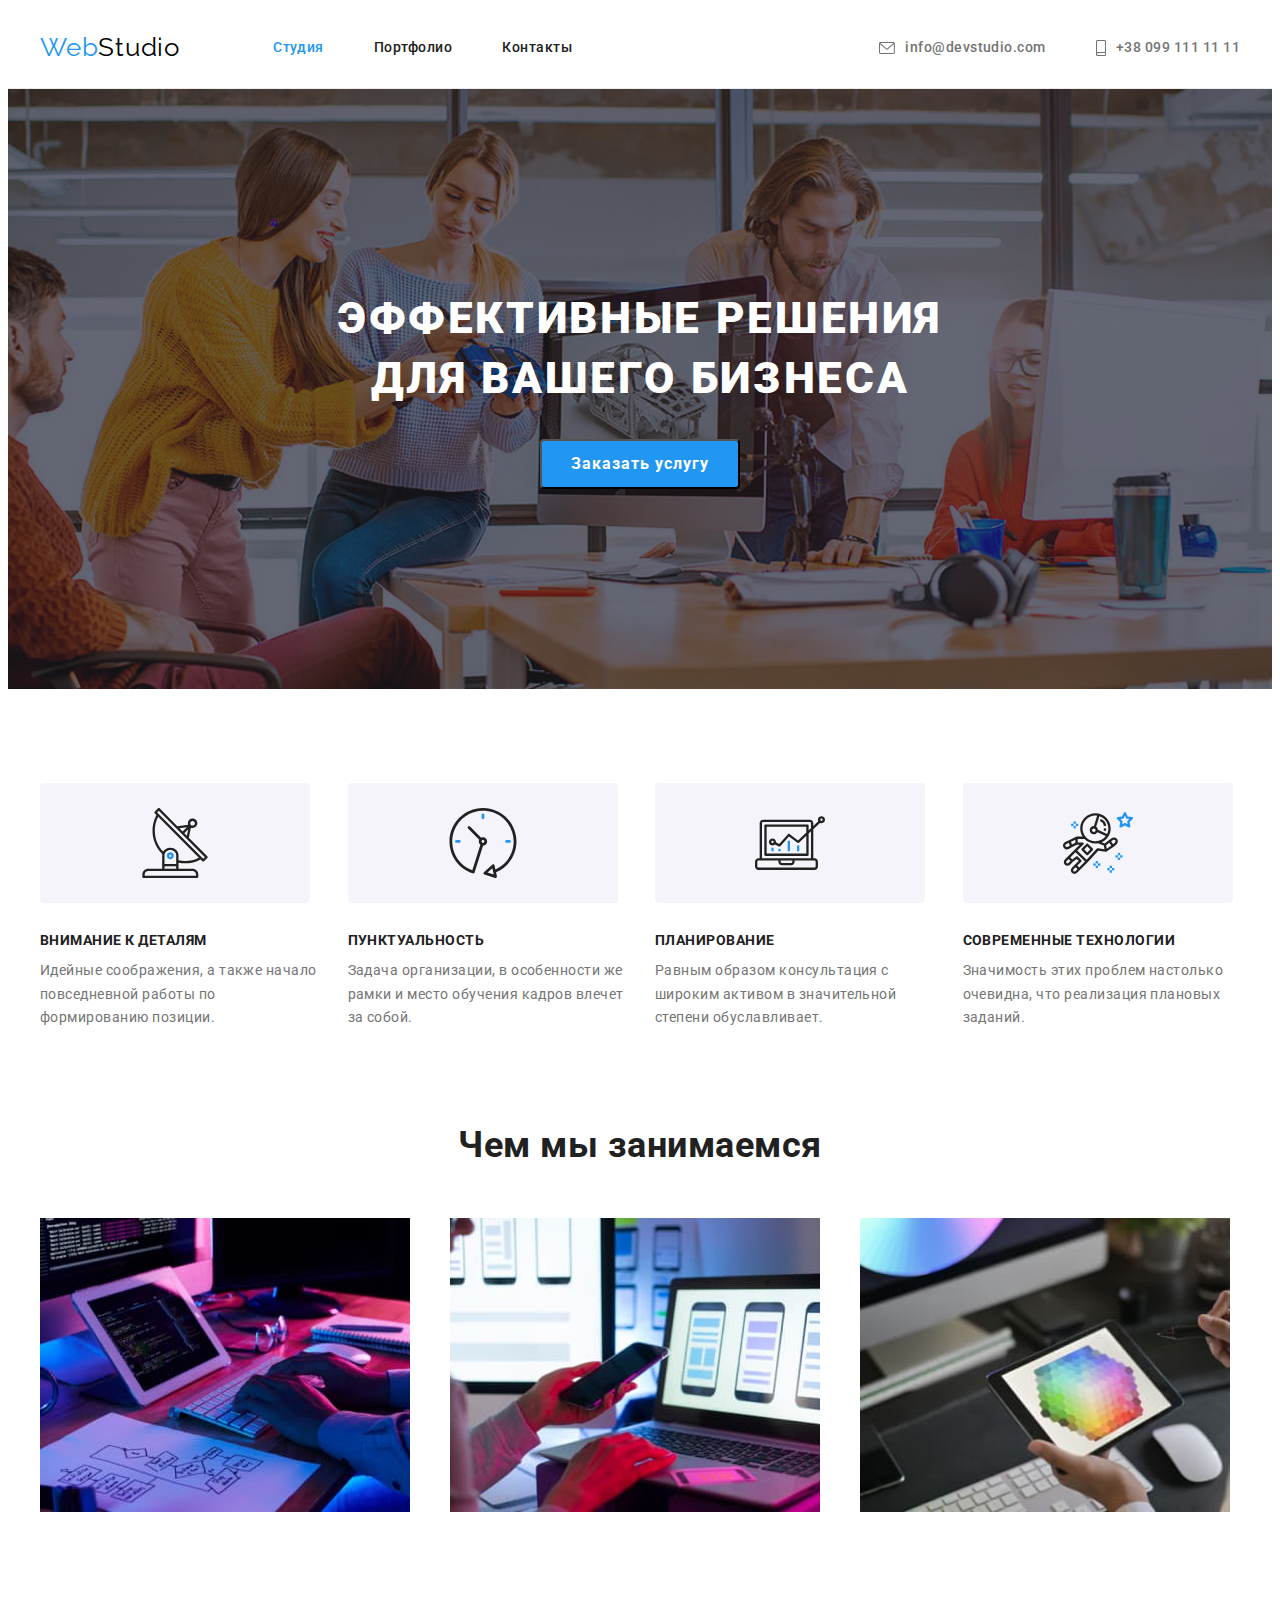
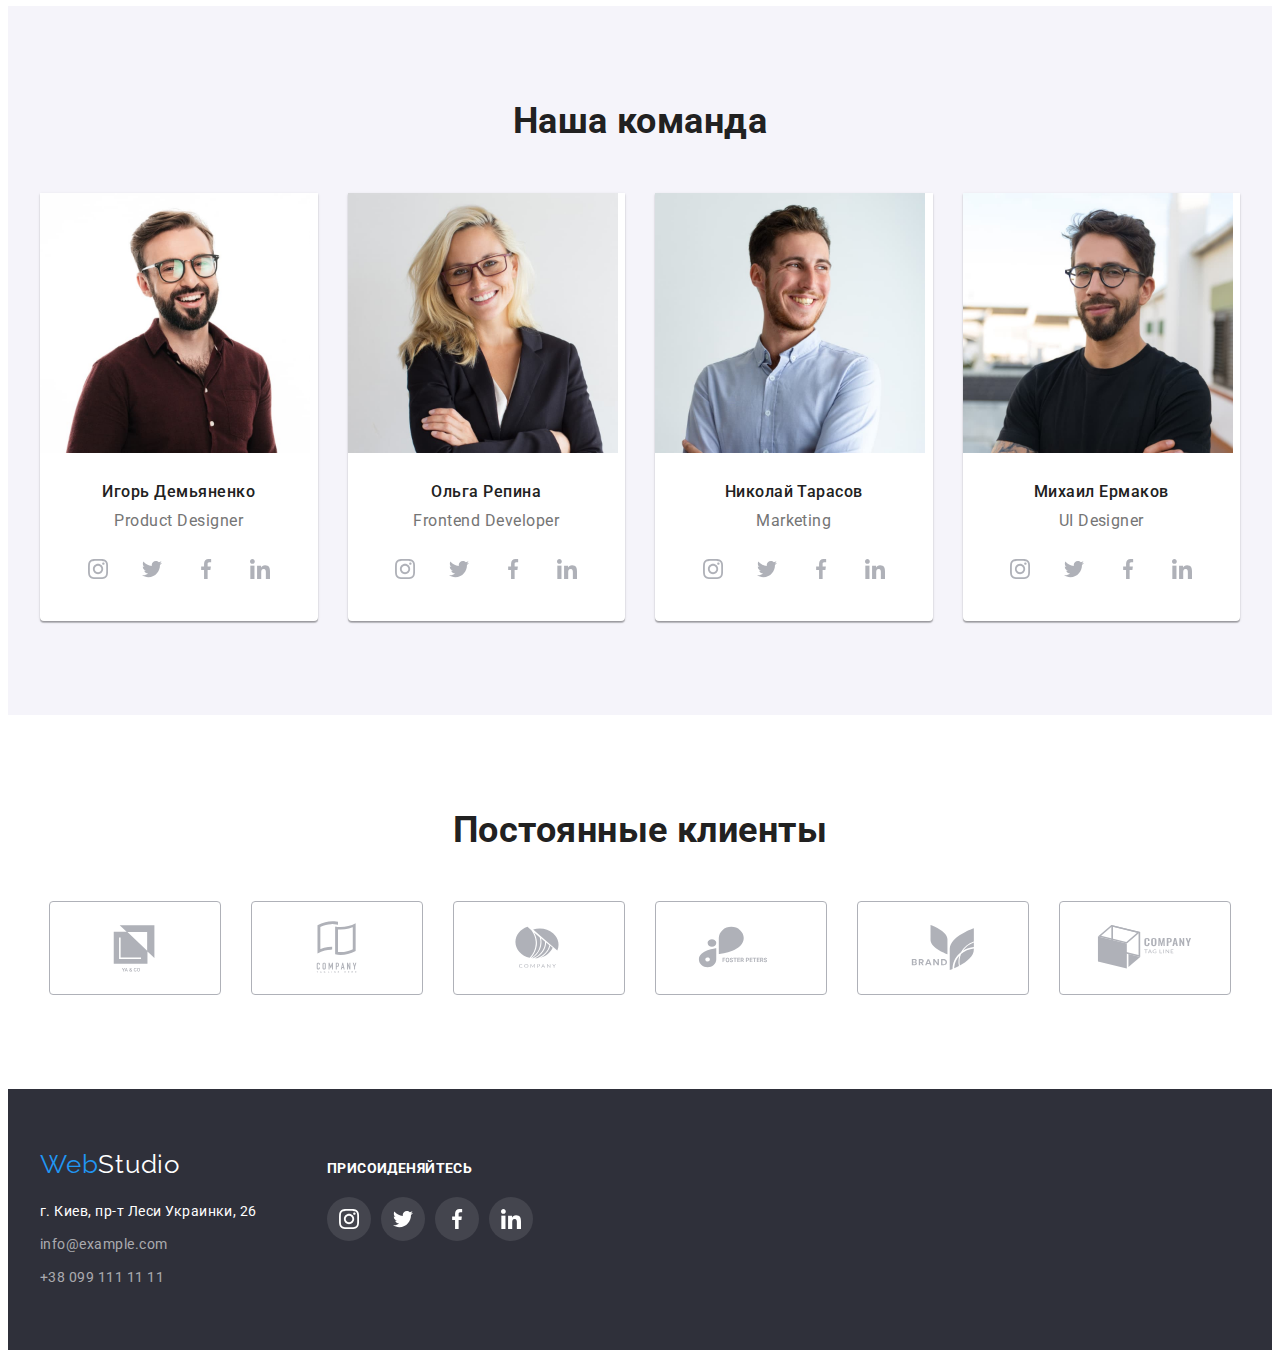
==== commit a24aeeef: "Редактирует разметку" ====
--- a/index.html
+++ b/index.html
@@ -31,7 +31,7 @@
             <div class="header-contacts">
                 <ul class="header-list list">
                     <li class="contacts list"><a class="contacts-link link" href="mailto:info@example.com"> 
-                        <svg class="contacts-icon" width="16" height="13">
+                        <svg class="contacts-icon" width="16" height="12">
                         <use href="./images/sprite.svg#icon-envelope"> </use>
                     </svg> info@devstudio.com</a></li>
                     <li class="contacts list"><a class="contacts-link link" href="tel:+380991111111">
@@ -72,7 +72,7 @@
                 
                     <li class="benefits-item">
 <div class="benefits-logo"> <svg class="benefits-icon">
-        <use href="./images/sprite.svg#icon-clock-1" width="70" height="70"></use>
+        <use href="./images/sprite.svg#icon-clock-1" ></use>
     </svg> </div>
                         <h3 class="benefits-title">Пунктуальность</h3>
                         <p class="benefits-text">
@@ -265,19 +265,20 @@
         <!-- Компании -->
 
         <section class="section">
+            <div class="container">
             <h2 class="clients-title">Постоянные клиенты</h2>
             <ul class="clients-list list">
                
                 <li class="clients-item">
-                    <a href="">
-                    <svg class="clients-icon" width="106" height="60">
+                    <a href="" class="clients-link">
+                    <svg class="clients-icon" >
                         <use href="./images/sprite.svg#icon-Logo" ></use>
                     </svg>
                     </a>
                 </li>
                 
                 <li class="clients-item">
-                    <a href="">
+                    <a href="" class="clients-link">
                     <svg class="clients-icon" width="106" height="60">
                         <use href="./images/sprite.svg#icon-Logo-1" ></use>
                     </svg>
@@ -285,7 +286,7 @@
                 </li>
                 
                 <li class="clients-item">
-                    <a href="">
+                    <a href="" class="clients-link">
                     <svg class="clients-icon" width="106" height="60">
                         <use href="./images/sprite.svg#icon-Logo-2" ></use>
                     </svg>
@@ -293,7 +294,7 @@
                 </li>
                 
                 <li class="clients-item">
-                    <a href="">
+                    <a href="" class="clients-link">
                     <svg class="clients-icon" width="106" height="60">
                         <use href="./images/sprite.svg#icon-Logo-3" ></use>
                     </svg>
@@ -301,7 +302,7 @@
                 </li>
                 
                 <li class="clients-item">
-                    <a href="">
+                    <a href="" class="clients-link">
                     <svg class="clients-icon" width="106" height="60">
                         <use href="./images/sprite.svg#icon-Logo-4" ></use>
                     </svg>
@@ -309,14 +310,16 @@
                 </li>
                 
                 <li class="clients-item">
-                    <a href="">
+                    <a href="" class="clients-link">
                     <svg class="clients-icon" width="106" height="60">
                         <use href="./images/sprite.svg#icon-Logo-5" ></use>
                     </svg>
                     </a>
                 </li>
             </ul>
+            </div>
         </section>
+
     </main>
 
     <!-- футер -->
--- a/css/styles.css
+++ b/css/styles.css
@@ -251,18 +251,23 @@
   margin-left: 30px;
 }
 
-.benefits-icon {
-  padding-left: 100px;
-  padding-top: 25px;
-  margin-bottom: 30px;
-  display: block;
+.benefits-logo {
   width: 270px;
   height: 120px;
+  display: flex;
+  justify-content: center;
+  align-items: center;
+  background-color: var(--secondary-background-color);
   border-radius: 4px;
-  background-color: var(--secondary-background-color);
+}
+
+.benefits-icon {
+  width: 70px;
+  height: 70px;
 }
 
 .benefits-title {
+  margin-top: 30px;
   font-weight: 700;
   font-size: 14px;
   line-height: 1.14;
@@ -390,25 +395,38 @@
   margin-top: 50px;
 }
 
-.clients-item {
+/* .clients-item:hover,
+.clients-item:focus {
+  border: 1px solid var(--accent-color);
+} */
+
+.clients-item + .clients-item {
+  margin-left: 30px;
+}
+
+.clients-link {
+  display: flex;
+  justify-content: center;
+  align-items: center;
   width: 170px;
   height: 92px;
   border: 1px solid rgba(175, 177, 184, 1);
   border-radius: 4px;
 }
-
-.clients-item + .clients-item {
-  margin-left: 30px;
+.clients-link:hover,
+.clients-link:focus {
+  border-color: var(--accent-color);
+}
+
+.clients-link:hover .clients-icon,
+.clients-link:focus .clients-icon {
+  fill: var(--accent-color);
 }
 
 .clients-icon {
-  width: 100%;
-  height: 100%;
+  width: 106px;
+  height: 60px;
   fill: #afb1b8;
-}
-
-.clients-icon:hover {
-  fill: var(--accent-color);
 }
 
 /* ------Footer------- */
